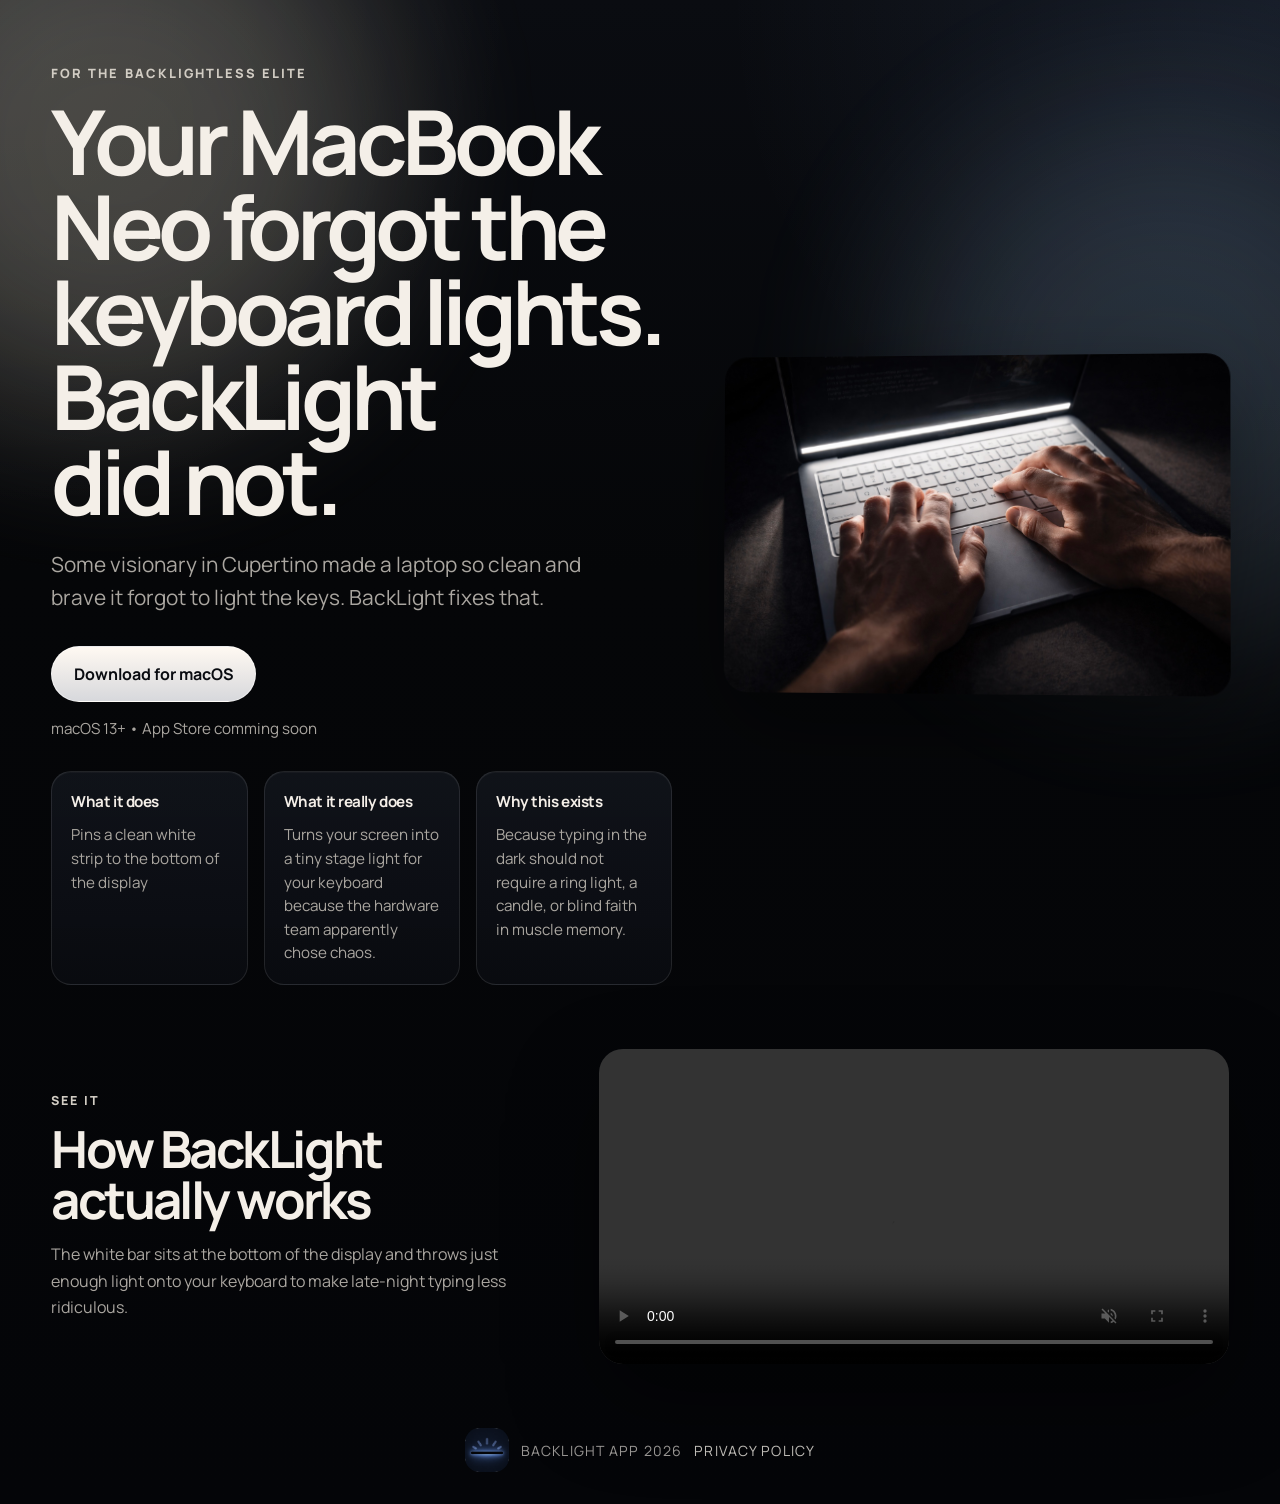
==== index.html @ 157e1e0c "Add privacy policy page" ====
<!doctype html>
<html lang="en">
  <head>
    <meta charset="utf-8" />
    <meta name="viewport" content="width=device-width, initial-scale=1" />
    <title>BackLight</title>
    <meta
      name="description"
      content="BackLight is a macOS utility that throws a white bar onto the bottom of your screen so your keyboard can borrow some light."
    />
    <link rel="preconnect" href="https://fonts.googleapis.com" />
    <link rel="preconnect" href="https://fonts.gstatic.com" crossorigin />
    <link
      href="https://fonts.googleapis.com/css2?family=Manrope:wght@400;500;700;800&display=swap"
      rel="stylesheet"
    />
    <link rel="stylesheet" href="./styles.css" />
  </head>
  <body>
    <div class="page-glow page-glow--left" aria-hidden="true"></div>
    <div class="page-glow page-glow--right" aria-hidden="true"></div>
    <main class="hero">
      <div class="hero__content">
        <p class="eyebrow">for the backlightless elite</p>
        <h1>Your MacBook Neo forgot the keyboard lights. BackLight did not.</h1>
        <p class="lede">
          Some visionary in Cupertino made a laptop so clean and brave it forgot to
          light the keys. BackLight fixes that.
        </p>
        <section class="preview preview--mobile" aria-label="App preview">
          <div class="preview__frame">
            <img
              class="preview__image"
              src="./back-light-hero-2.jpg"
              alt="MacBook Neo with a white bar along the bottom of the display illuminating the keyboard"
            />
          </div>
        </section>
        <div class="actions">
          <a
            class="button button--primary"
            href="https://github.com/ShrimpVision/backLight/releases/download/v1.0.0/BackLight.dmg"
          >
            Download for macOS
          </a>
        </div>
        <p class="meta">macOS 13+ • App Store comming soon</p>
        <div class="notes">
          <article class="note note--one">
            <h2>What it does</h2>
            <p>
              Pins a clean white strip to the bottom of the display 
            </p>
          </article>
          <article class="note note--two">
            <h2>What it really does</h2>
            <p>
              Turns your screen into a tiny stage light for your keyboard because the
              hardware team apparently chose chaos.
            </p>
          </article>
          <article class="note note--three">
            <h2>Why this exists</h2>
            <p>
              Because typing in the dark should not require a ring light, a candle, or
              blind faith in muscle memory.
            </p>
          </article>
        </div>
      </div>
      <section class="preview preview--desktop" aria-label="App preview">
        <div class="preview__frame">
          <img
            class="preview__image"
            src="./back-light-hero-2.jpg"
            alt="MacBook Neo with a white bar along the bottom of the display illuminating the keyboard"
          />
        </div>
      </section>
    </main>
    <section class="demo" aria-labelledby="demo-title">
      <div class="demo__content">
        <p class="demo__eyebrow">See it</p>
        <h2 id="demo-title">How BackLight actually works</h2>
        <p class="demo__text">
          The white bar sits at the bottom of the display and throws just enough light
          onto your keyboard to make late-night typing less ridiculous.
        </p>
      </div>
      <div class="demo__video-wrap">
        <video
          class="demo__video"
          src="./backlight-how-it-works-video-comp.mp4"
          autoplay
          muted
          loop
          playsinline
          controls
        ></video>
      </div>
    </section>
    <footer class="footer">
      <img class="footer__icon" src="./icon_128x128.png" alt="BackLight app icon" />
      <p>BackLight app 2026</p>
      <a class="footer__link" href="./privacy.html">Privacy Policy</a>
    </footer>
  </body>
</html>
---- styles.css ----
:root {
  --bg: #050608;
  --bg-deep: #090b10;
  --surface: rgba(15, 18, 24, 0.72);
  --surface-strong: rgba(22, 25, 33, 0.92);
  --text: #f4efe8;
  --muted: #aaa6a0;
  --line: rgba(255, 255, 255, 0.1);
  --primary: #f6f3ee;
  --primary-contrast: #090b10;
  --secondary: rgba(17, 19, 25, 0.88);
  --shadow: 0 36px 90px rgba(0, 0, 0, 0.45);
  --glow: rgba(255, 247, 222, 0.24);
  --glow-strong: rgba(179, 214, 255, 0.18);
}

* {
  box-sizing: border-box;
}

html,
body {
  margin: 0;
  min-height: 100%;
}

body {
  position: relative;
  overflow-x: hidden;
  font-family: "Manrope", sans-serif;
  color: var(--text);
  background:
    radial-gradient(circle at top left, rgba(255, 248, 226, 0.08), transparent 26%),
    radial-gradient(circle at top right, rgba(146, 188, 255, 0.1), transparent 28%),
    linear-gradient(180deg, #0a0c11 0%, var(--bg) 38%, #040508 100%);
}

.page-glow {
  position: fixed;
  width: 34rem;
  height: 34rem;
  border-radius: 50%;
  filter: blur(90px);
  opacity: 0.9;
  pointer-events: none;
  z-index: 0;
  animation: glowFloat 12s ease-in-out infinite;
}

.page-glow--left {
  left: -10rem;
  top: -8rem;
  background: var(--glow);
}

.page-glow--right {
  right: -10rem;
  top: 7rem;
  background: var(--glow-strong);
  animation-delay: -4s;
}

.hero {
  position: relative;
  z-index: 1;
  min-height: 100vh;
  display: grid;
  gap: 3rem;
  align-items: center;
  grid-template-columns: minmax(0, 1.1fr) minmax(320px, 0.9fr);
  padding: 4rem clamp(1.25rem, 4vw, 4rem);
}

.hero__content {
  max-width: 42rem;
}

.eyebrow {
  margin: 0 0 1rem;
  font-size: 0.8rem;
  font-weight: 800;
  letter-spacing: 0.16em;
  text-transform: uppercase;
  color: #d2cdc4;
  opacity: 0;
  transform: translateY(14px);
  animation: fadeRise 720ms ease forwards;
}

h1 {
  margin: 0;
  font-size: clamp(3rem, 7vw, 5.8rem);
  line-height: 0.95;
  letter-spacing: -0.06em;
  text-wrap: balance;
  opacity: 0;
  transform: translateY(22px);
  animation: fadeRise 900ms cubic-bezier(0.2, 0.9, 0.2, 1) 120ms forwards;
}

.lede {
  max-width: 36rem;
  margin: 1.5rem 0 0;
  font-size: clamp(1.05rem, 2vw, 1.3rem);
  line-height: 1.6;
  color: var(--muted);
  opacity: 0;
  transform: translateY(18px);
  animation: fadeRise 850ms ease 220ms forwards;
}

.notes {
  display: grid;
  gap: 1rem;
  grid-template-columns: repeat(3, minmax(0, 1fr));
  margin-top: 2rem;
}

.note {
  padding: 1.2rem;
  border: 1px solid rgba(255, 255, 255, 0.1);
  border-radius: 1.25rem;
  background: linear-gradient(180deg, rgba(19, 22, 29, 0.82) 0%, rgba(10, 12, 17, 0.9) 100%);
  box-shadow: inset 0 1px 0 rgba(255, 255, 255, 0.03);
  opacity: 0;
  transform: translateY(20px);
  animation: fadeRise 760ms ease forwards;
}

.note h2 {
  margin: 0;
  font-size: 0.95rem;
  letter-spacing: -0.03em;
}

.note p {
  margin: 0.7rem 0 0;
  color: var(--muted);
  line-height: 1.55;
  font-size: 0.95rem;
}

.actions {
  display: flex;
  flex-wrap: wrap;
  gap: 1rem;
  margin-top: 2rem;
  opacity: 0;
  transform: translateY(18px);
  animation: fadeRise 850ms ease 320ms forwards;
}

.button {
  display: inline-flex;
  align-items: center;
  justify-content: center;
  min-height: 3.5rem;
  padding: 0.95rem 1.35rem;
  border: 1px solid var(--line);
  border-radius: 999px;
  text-decoration: none;
  font-weight: 700;
  color: var(--text);
  transition:
    transform 180ms ease,
    box-shadow 180ms ease,
    background-color 180ms ease,
    border-color 180ms ease;
}

.button:hover {
  transform: translateY(-2px);
  box-shadow: 0 20px 40px rgba(0, 0, 0, 0.32);
}

.button--primary {
  color: var(--primary-contrast);
  background: linear-gradient(180deg, #fff9f2 0%, #d7d8dc 100%);
  border-color: rgba(255, 255, 255, 0.5);
}

.button--secondary {
  background: rgba(15, 18, 24, 0.78);
}

.button--secondary:hover {
  border-color: rgba(255, 255, 255, 0.24);
}

.button[aria-disabled="true"] {
  opacity: 0.82;
  pointer-events: none;
}

.meta {
  margin: 1rem 0 0;
  color: var(--muted);
  font-size: 0.95rem;
  opacity: 0;
  transform: translateY(18px);
  animation: fadeRise 850ms ease 420ms forwards;
}

.preview {
  display: flex;
  justify-content: center;
}

.preview--mobile {
  display: none;
  margin-top: 2.75rem;
}

.preview__frame {
  position: relative;
  width: min(100%, 35rem);
  padding: 0;
  border: 0;
  border-radius: 1.5rem;
  background: transparent;
  backdrop-filter: none;
  box-shadow: var(--shadow);
  opacity: 0;
  transform: perspective(1600px) rotateY(-11deg) rotateX(3deg) translateY(24px) scale(0.97);
  animation: heroReveal 1.15s cubic-bezier(0.2, 0.9, 0.2, 1) 180ms forwards;
}

.preview__image {
  display: block;
  width: 100%;
  height: auto;
  border-radius: 1.5rem;
}

.demo {
  position: relative;
  z-index: 1;
  display: grid;
  gap: 2rem;
  grid-template-columns: minmax(0, 0.9fr) minmax(0, 1.1fr);
  align-items: center;
  padding: 0 clamp(1.25rem, 4vw, 4rem) 4rem;
}

.demo__content {
  max-width: 30rem;
}

.demo__eyebrow {
  margin: 0 0 0.85rem;
  font-size: 0.78rem;
  font-weight: 800;
  letter-spacing: 0.16em;
  text-transform: uppercase;
  color: #d2cdc4;
}

.demo h2 {
  margin: 0;
  font-size: clamp(1.9rem, 4vw, 3.2rem);
  line-height: 1;
  letter-spacing: -0.05em;
}

.demo__text {
  margin: 1rem 0 0;
  color: var(--muted);
  font-size: 1rem;
  line-height: 1.65;
}

.demo__video-wrap {
  border-radius: 1.5rem;
  overflow: hidden;
  box-shadow: var(--shadow);
  background: rgba(10, 12, 17, 0.88);
}

.demo__video {
  display: block;
  width: 100%;
  height: auto;
}

.footer {
  position: relative;
  z-index: 1;
  display: flex;
  align-items: center;
  justify-content: center;
  gap: 0.75rem;
  padding: 0 1.5rem 2rem;
}

.footer__icon {
  width: 44px;
  height: 44px;
  display: block;
  border-radius: 0.9rem;
}

.footer p {
  margin: 0;
  color: rgba(244, 239, 232, 0.62);
  font-size: 0.88rem;
  letter-spacing: 0.08em;
  text-transform: uppercase;
}

.footer__link {
  color: rgba(244, 239, 232, 0.78);
  font-size: 0.88rem;
  letter-spacing: 0.08em;
  text-transform: uppercase;
  text-decoration: none;
  transition: opacity 180ms ease;
}

.footer__link:hover {
  opacity: 0.8;
}

.policy {
  position: relative;
  z-index: 1;
  max-width: 52rem;
  margin: 0 auto;
  padding: 4rem 1.5rem 5rem;
}

.policy__back {
  display: inline-block;
  margin-bottom: 1.5rem;
  color: rgba(244, 239, 232, 0.78);
  text-decoration: none;
}

.policy__eyebrow {
  margin: 0 0 1rem;
  font-size: 0.8rem;
  font-weight: 800;
  letter-spacing: 0.16em;
  text-transform: uppercase;
  color: #d2cdc4;
}

.policy h1 {
  margin: 0;
  font-size: clamp(2.5rem, 6vw, 4.25rem);
  line-height: 0.96;
  letter-spacing: -0.05em;
  opacity: 1;
  transform: none;
  animation: none;
}

.policy__updated {
  margin: 1rem 0 0;
  color: var(--muted);
}

.policy__section {
  margin-top: 2rem;
  padding: 1.4rem 1.5rem;
  border: 1px solid rgba(255, 255, 255, 0.1);
  border-radius: 1.25rem;
  background: linear-gradient(180deg, rgba(19, 22, 29, 0.82) 0%, rgba(10, 12, 17, 0.9) 100%);
}

.policy__section h2 {
  margin: 0 0 0.8rem;
  font-size: 1.1rem;
  letter-spacing: -0.03em;
}

.policy__section p {
  margin: 0;
  color: var(--muted);
  line-height: 1.65;
}

.note--one {
  animation-delay: 460ms;
}

.note--two {
  animation-delay: 540ms;
}

.note--three {
  animation-delay: 620ms;
}

@keyframes fadeRise {
  from {
    opacity: 0;
    transform: translateY(18px);
  }

  to {
    opacity: 1;
    transform: translateY(0);
  }
}

@keyframes heroReveal {
  from {
    opacity: 0;
    transform: perspective(1600px) rotateY(-11deg) rotateX(3deg) translateY(24px) scale(0.97);
  }

  65% {
    opacity: 1;
  }

  to {
    opacity: 1;
    transform: perspective(1600px) rotateY(-5deg) rotateX(1deg) translateY(0) scale(1);
  }
}

@keyframes glowFloat {
  0%,
  100% {
    transform: translate3d(0, 0, 0);
  }

  50% {
    transform: translate3d(0, 30px, 0);
  }
}

@media (prefers-reduced-motion: reduce) {
  .page-glow,
  .eyebrow,
  h1,
  .lede,
  .actions,
  .meta,
  .note,
  .preview__frame {
    animation: none;
    opacity: 1;
    transform: none;
  }
}

@media (max-width: 900px) {
  .hero {
    grid-template-columns: 1fr;
    padding-top: 2.5rem;
  }

  .hero__content {
    max-width: none;
  }

  .notes {
    grid-template-columns: 1fr;
  }

  .preview--desktop {
    display: none;
  }

  .preview--mobile {
    display: flex;
    margin-bottom: 0.5rem;
  }

  .preview__frame {
    transform: none;
    animation: fadeRise 900ms ease 180ms forwards;
  }

  .demo {
    grid-template-columns: 1fr;
    padding-bottom: 3rem;
  }

  .footer {
    flex-wrap: wrap;
  }
}
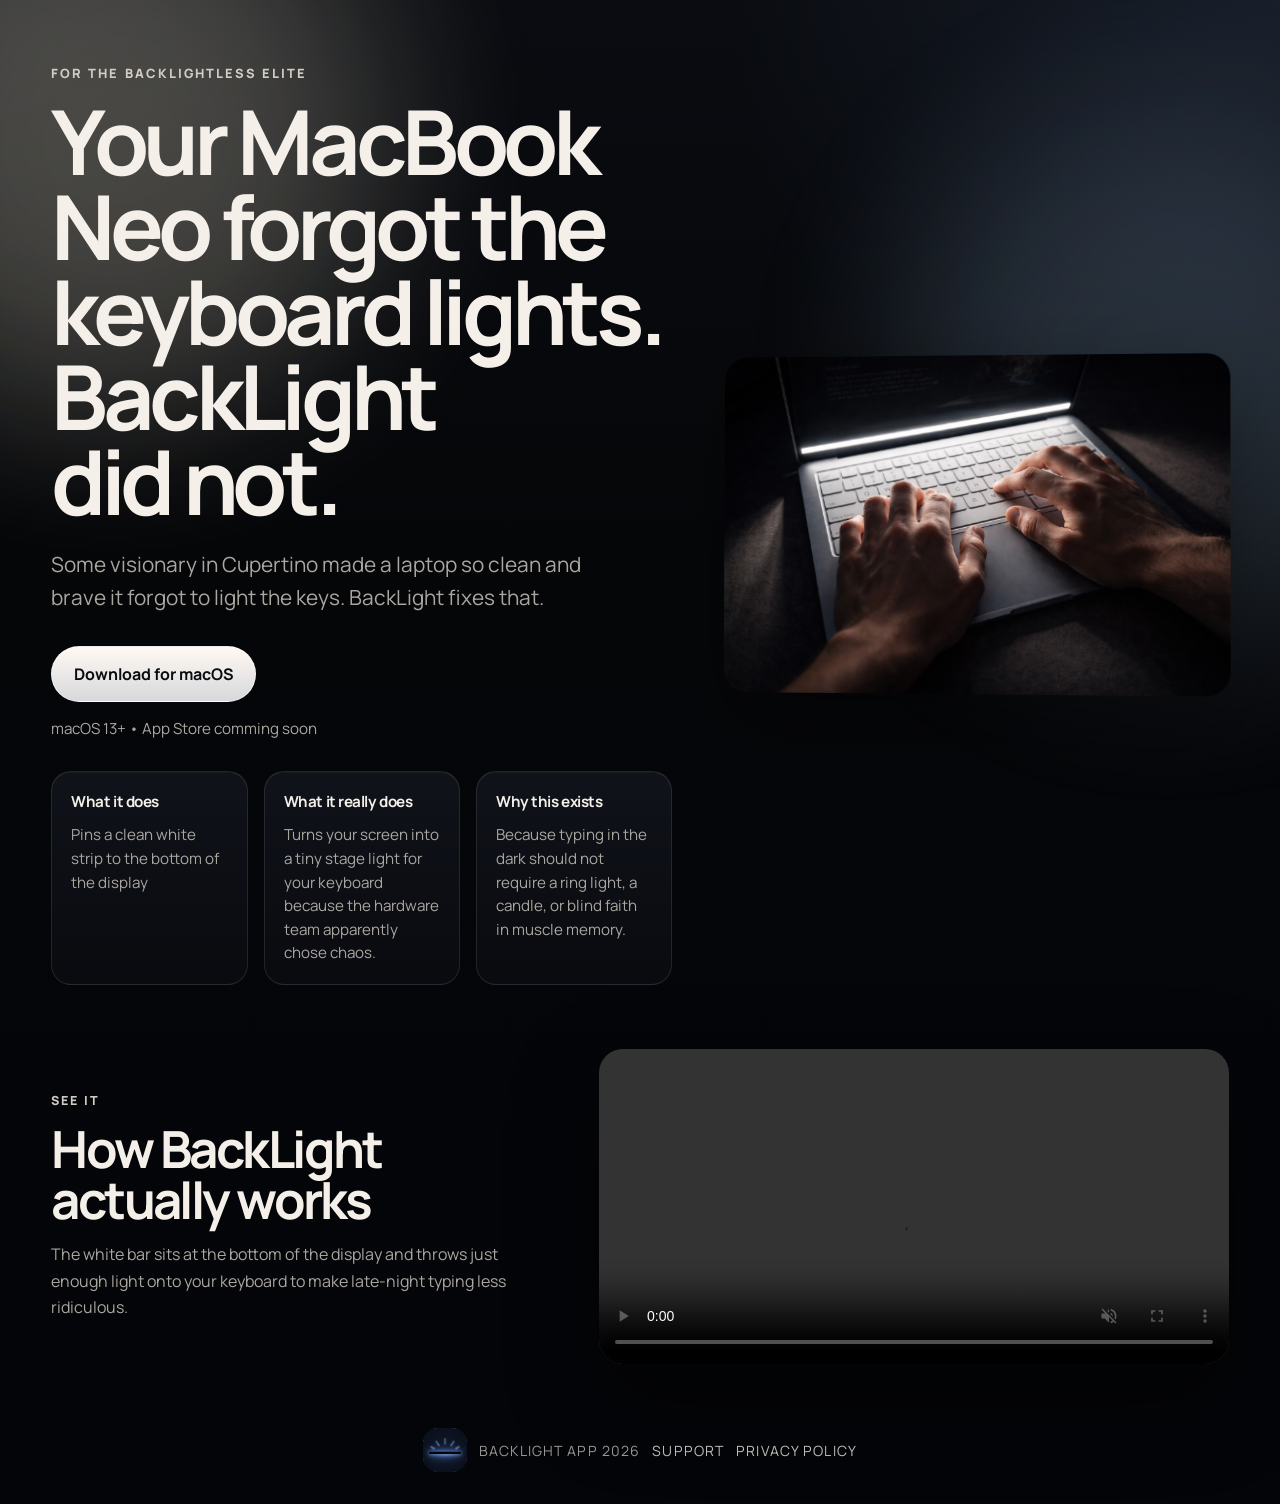
==== commit 101586a4: "Add support link to footer" ====
--- a/index.html
+++ b/index.html
@@ -102,6 +102,7 @@
     <footer class="footer">
       <img class="footer__icon" src="./icon_128x128.png" alt="BackLight app icon" />
       <p>BackLight app 2026</p>
+      <a class="footer__link" href="https://x.com/BackLight_app" target="_blank" rel="noreferrer">Support</a>
       <a class="footer__link" href="./privacy.html">Privacy Policy</a>
     </footer>
   </body>
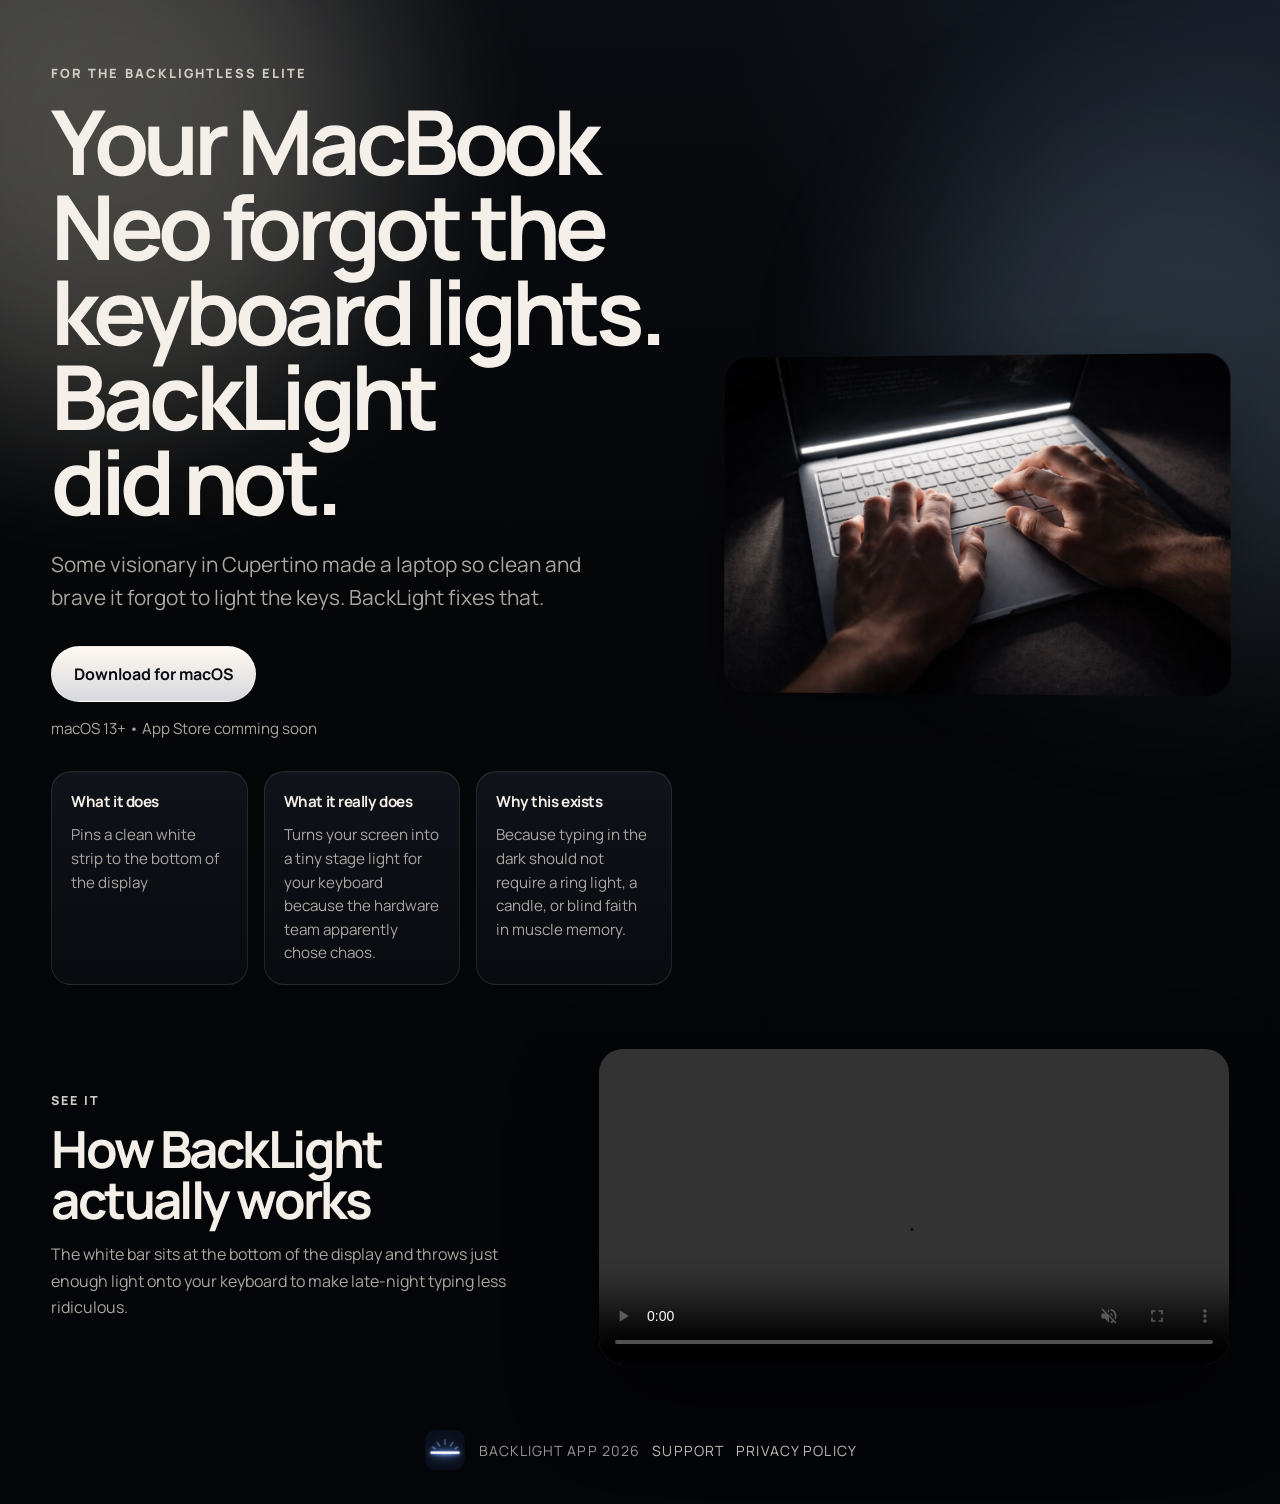
==== commit f1b411c4: "Add favicon" ====
--- a/index.html
+++ b/index.html
@@ -8,6 +8,7 @@
       name="description"
       content="BackLight is a macOS utility that throws a white bar onto the bottom of your screen so your keyboard can borrow some light."
     />
+    <link rel="icon" type="image/png" href="./icon_128x128.png" />
     <link rel="preconnect" href="https://fonts.googleapis.com" />
     <link rel="preconnect" href="https://fonts.gstatic.com" crossorigin />
     <link
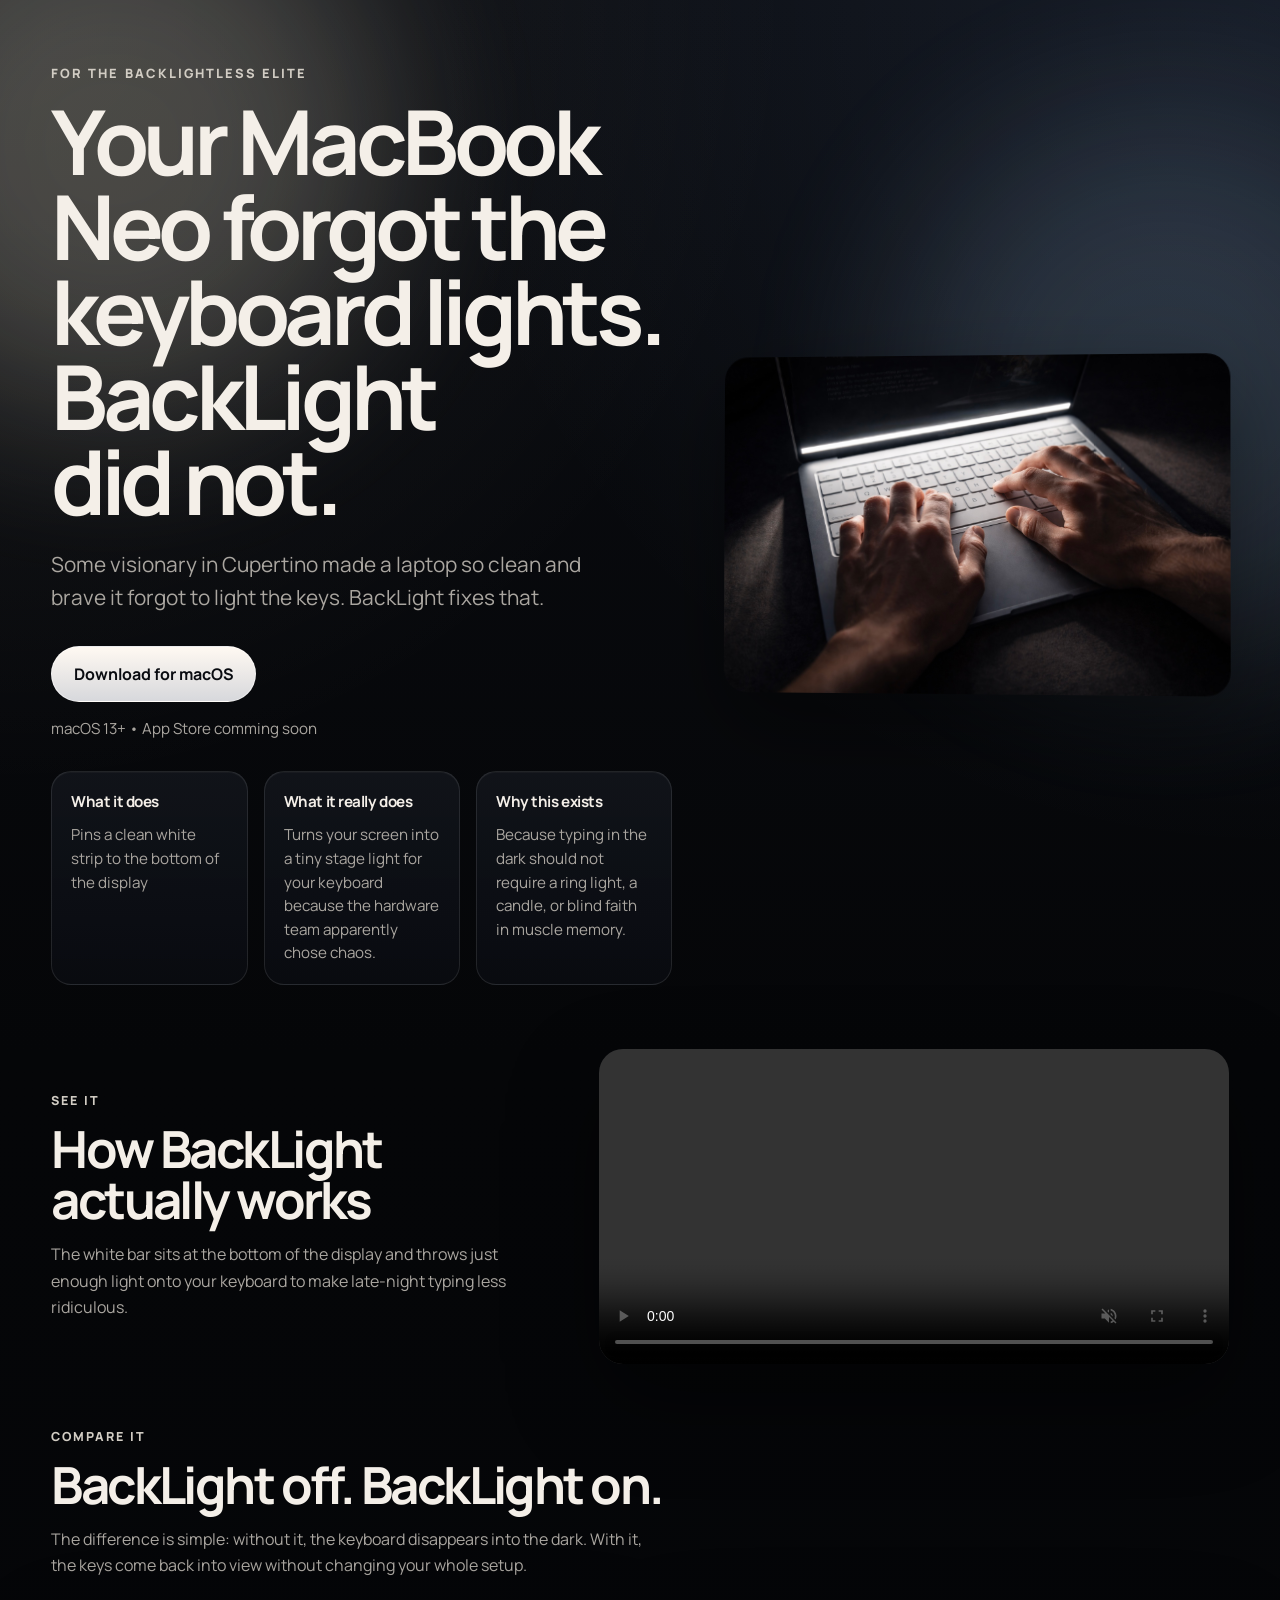
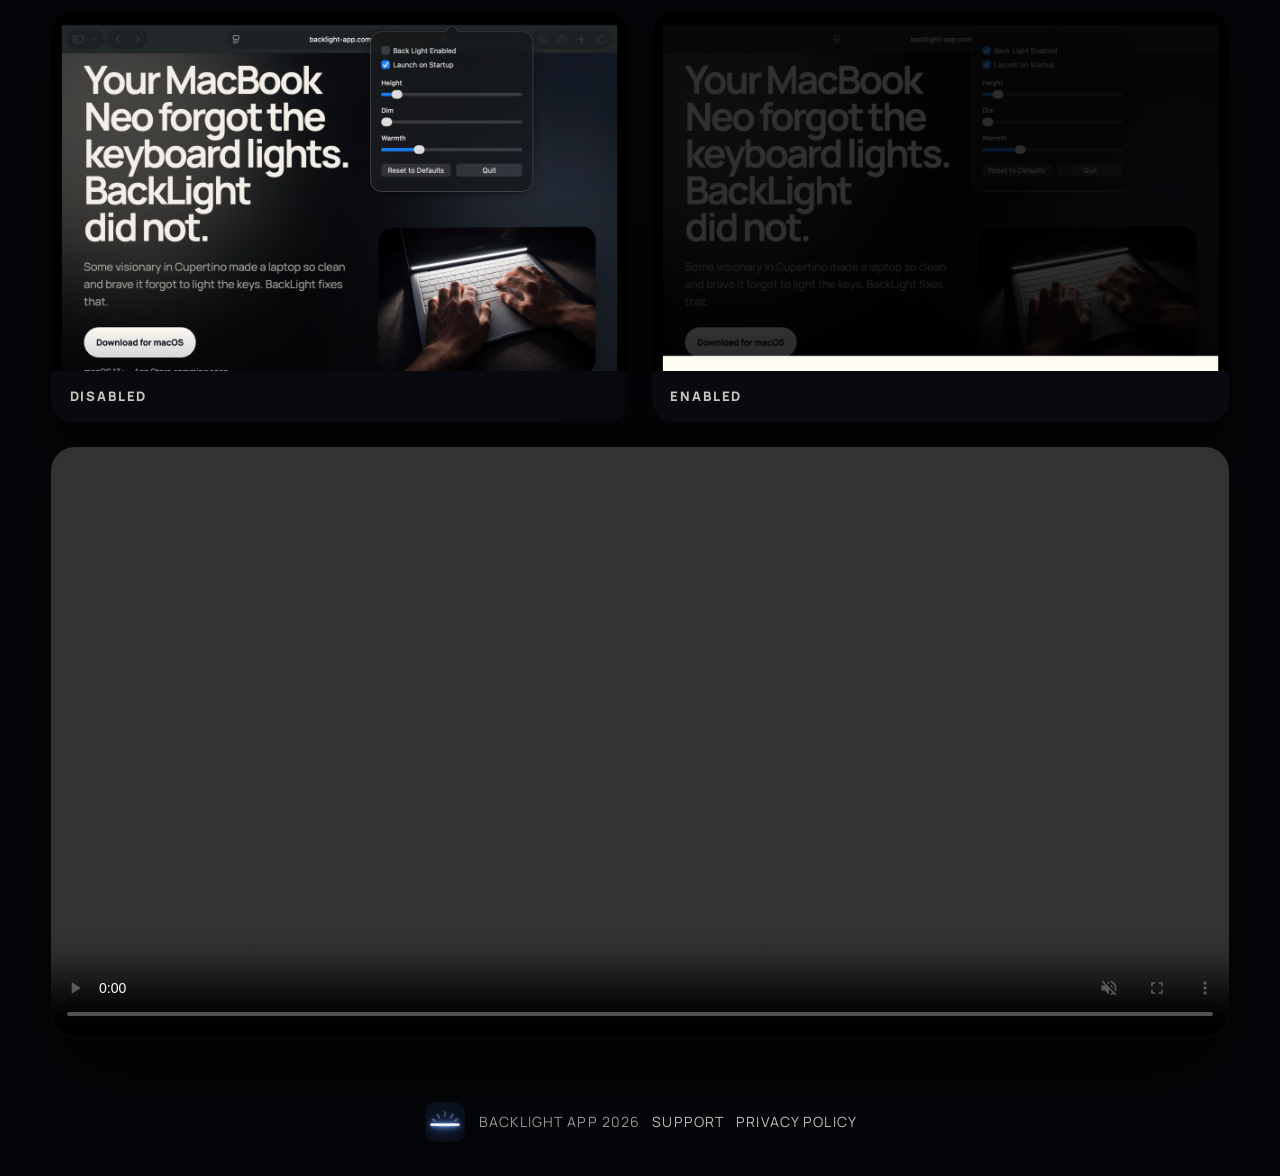
==== commit b0cce382: "Add preview comparison section" ====
--- a/index.html
+++ b/index.html
@@ -100,6 +100,45 @@
         ></video>
       </div>
     </section>
+    <section class="comparison" aria-labelledby="comparison-title">
+      <div class="comparison__content">
+        <p class="comparison__eyebrow">Compare it</p>
+        <h2 id="comparison-title">BackLight off. BackLight on.</h2>
+        <p class="comparison__text">
+          The difference is simple: without it, the keyboard disappears into the dark.
+          With it, the keys come back into view without changing your whole setup.
+        </p>
+      </div>
+      <div class="comparison__grid">
+        <figure class="comparison__card">
+          <img
+            class="comparison__image"
+            src="./BackLight_preview_disabled.png"
+            alt="BackLight disabled with the page and keyboard much darker"
+          />
+          <figcaption>Disabled</figcaption>
+        </figure>
+        <figure class="comparison__card">
+          <img
+            class="comparison__image"
+            src="./BackLight_preview_enabled.png"
+            alt="BackLight enabled with the keyboard illuminated by the white light bar"
+          />
+          <figcaption>Enabled</figcaption>
+        </figure>
+      </div>
+      <div class="comparison__video-wrap">
+        <video
+          class="comparison__video"
+          src="./backLight_preview_1_crop.mp4"
+          autoplay
+          muted
+          loop
+          playsinline
+          controls
+        ></video>
+      </div>
+    </section>
     <footer class="footer">
       <img class="footer__icon" src="./icon_128x128.png" alt="BackLight app icon" />
       <p>BackLight app 2026</p>
--- a/styles.css
+++ b/styles.css
@@ -282,6 +282,84 @@
   height: auto;
 }
 
+.comparison {
+  position: relative;
+  z-index: 1;
+  padding: 0 clamp(1.25rem, 4vw, 4rem) 4rem;
+}
+
+.comparison__content {
+  max-width: 42rem;
+  margin-bottom: 2rem;
+}
+
+.comparison__eyebrow {
+  margin: 0 0 0.85rem;
+  font-size: 0.78rem;
+  font-weight: 800;
+  letter-spacing: 0.16em;
+  text-transform: uppercase;
+  color: #d2cdc4;
+}
+
+.comparison h2 {
+  margin: 0;
+  font-size: clamp(1.9rem, 4vw, 3.2rem);
+  line-height: 1;
+  letter-spacing: -0.05em;
+}
+
+.comparison__text {
+  max-width: 38rem;
+  margin: 1rem 0 0;
+  color: var(--muted);
+  font-size: 1rem;
+  line-height: 1.65;
+}
+
+.comparison__grid {
+  display: grid;
+  gap: 1.5rem;
+  grid-template-columns: repeat(2, minmax(0, 1fr));
+}
+
+.comparison__card {
+  margin: 0;
+  border-radius: 1.5rem;
+  overflow: hidden;
+  background: rgba(10, 12, 17, 0.88);
+  box-shadow: var(--shadow);
+}
+
+.comparison__image {
+  display: block;
+  width: 100%;
+  height: auto;
+}
+
+.comparison__card figcaption {
+  padding: 1rem 1.15rem 1.1rem;
+  color: rgba(244, 239, 232, 0.82);
+  font-size: 0.82rem;
+  font-weight: 800;
+  letter-spacing: 0.14em;
+  text-transform: uppercase;
+}
+
+.comparison__video-wrap {
+  margin-top: 1.5rem;
+  border-radius: 1.5rem;
+  overflow: hidden;
+  box-shadow: var(--shadow);
+  background: rgba(10, 12, 17, 0.88);
+}
+
+.comparison__video {
+  display: block;
+  width: 100%;
+  height: auto;
+}
+
 .footer {
   position: relative;
   z-index: 1;
@@ -478,6 +556,14 @@
     padding-bottom: 3rem;
   }
 
+  .comparison {
+    padding-bottom: 3rem;
+  }
+
+  .comparison__grid {
+    grid-template-columns: 1fr;
+  }
+
   .footer {
     flex-wrap: wrap;
   }
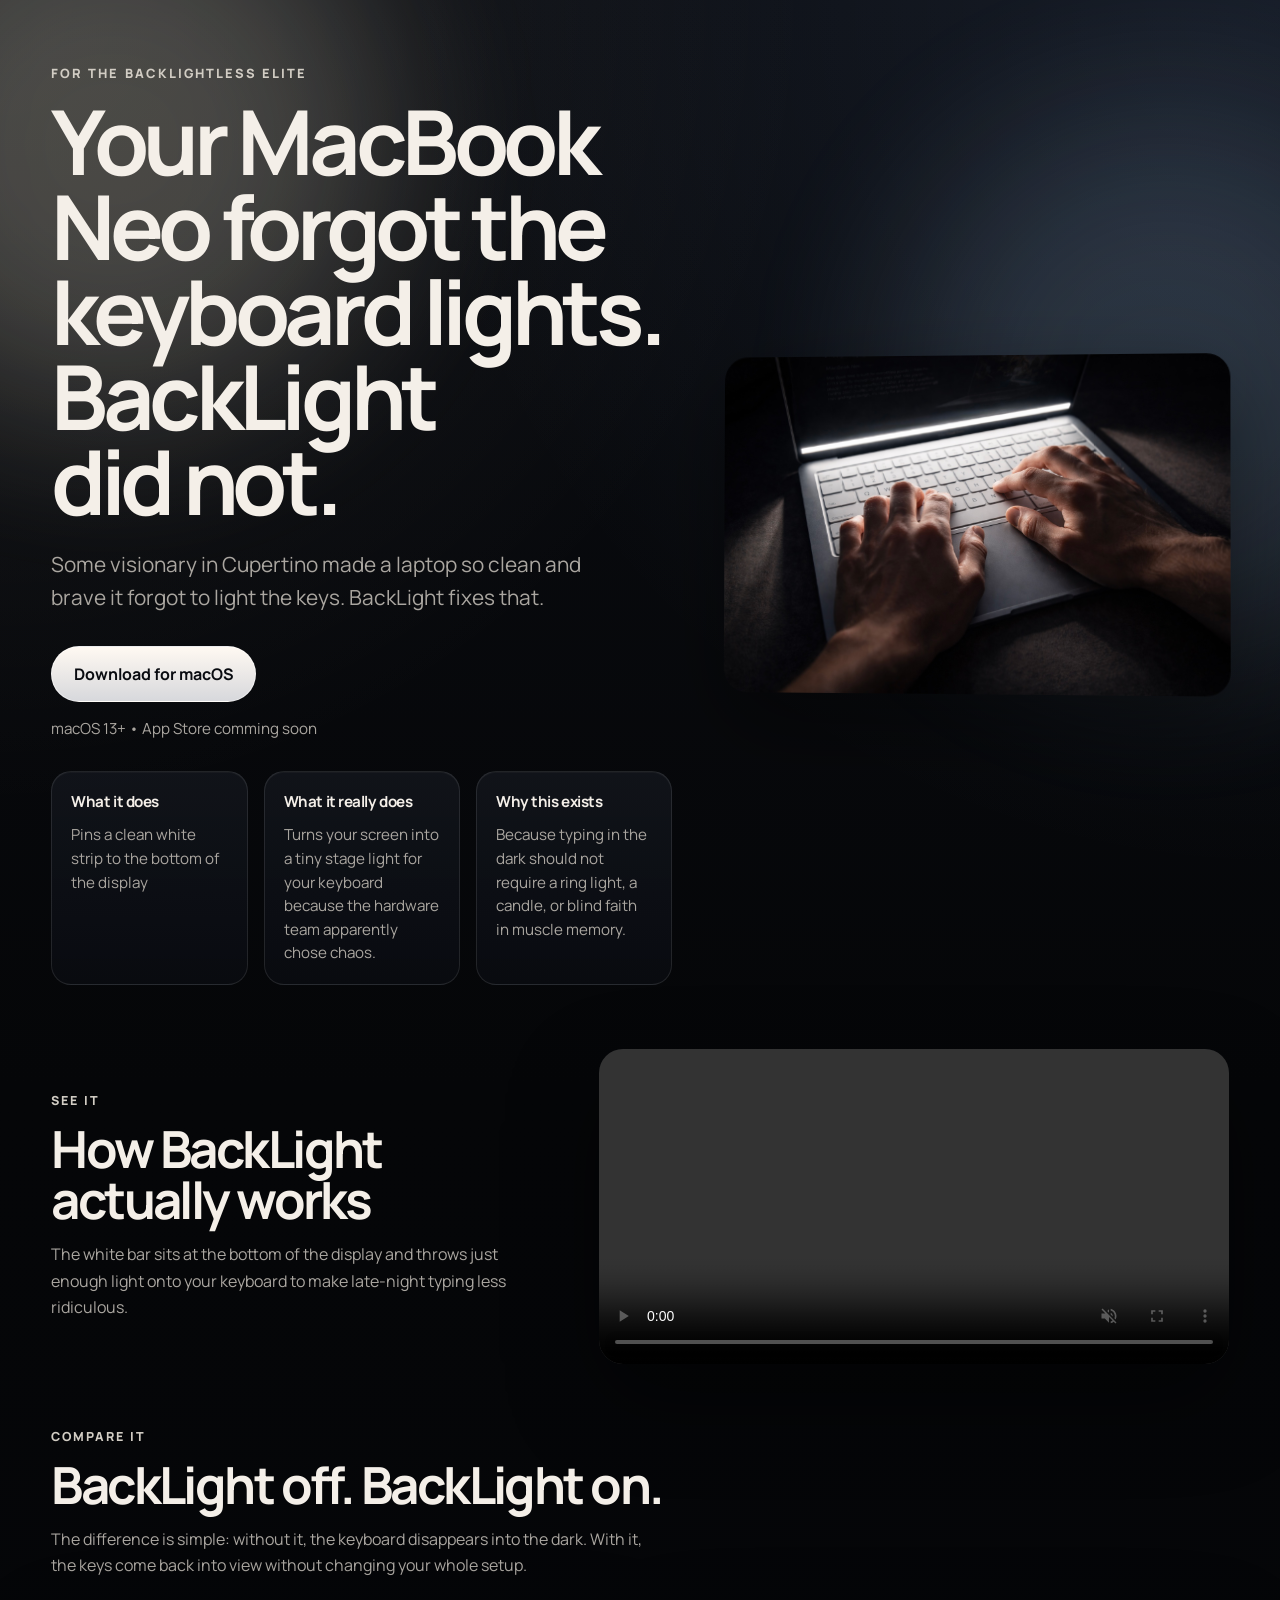
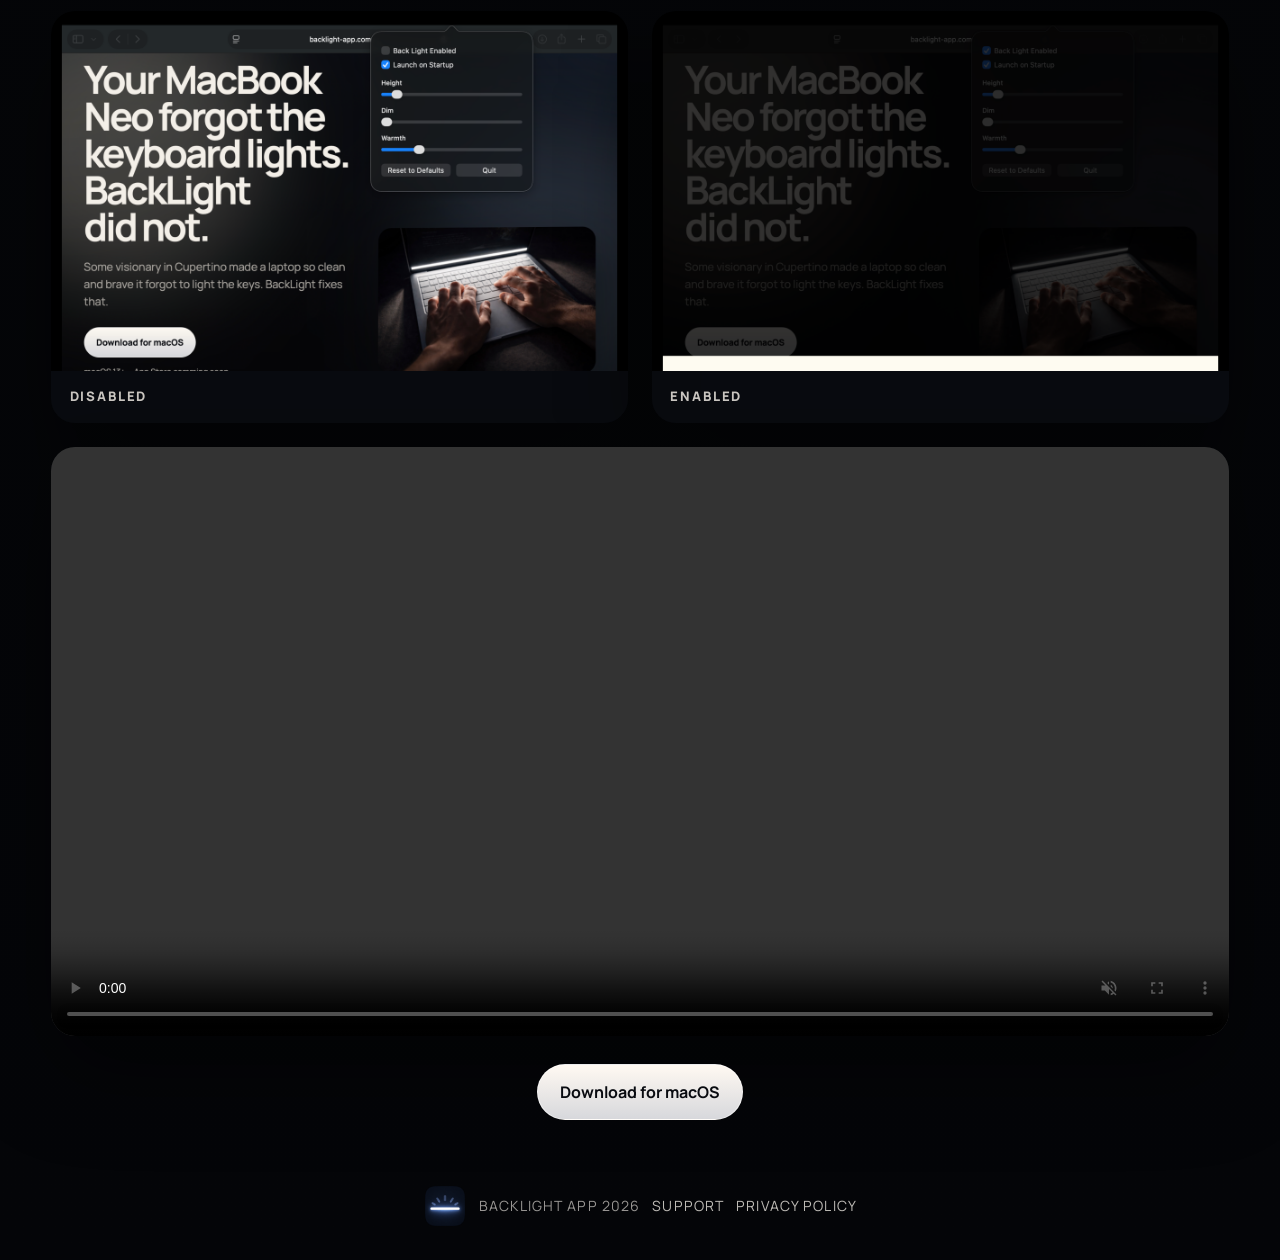
==== commit 3e612163: "Add bottom download CTA" ====
--- a/index.html
+++ b/index.html
@@ -138,6 +138,14 @@
           controls
         ></video>
       </div>
+      <div class="comparison__actions">
+        <a
+          class="button button--primary"
+          href="https://github.com/ShrimpVision/backLight/releases/download/v1.0.0/BackLight.dmg"
+        >
+          Download for macOS
+        </a>
+      </div>
     </section>
     <footer class="footer">
       <img class="footer__icon" src="./icon_128x128.png" alt="BackLight app icon" />
--- a/styles.css
+++ b/styles.css
@@ -360,6 +360,12 @@
   height: auto;
 }
 
+.comparison__actions {
+  display: flex;
+  justify-content: center;
+  margin-top: 1.75rem;
+}
+
 .footer {
   position: relative;
   z-index: 1;
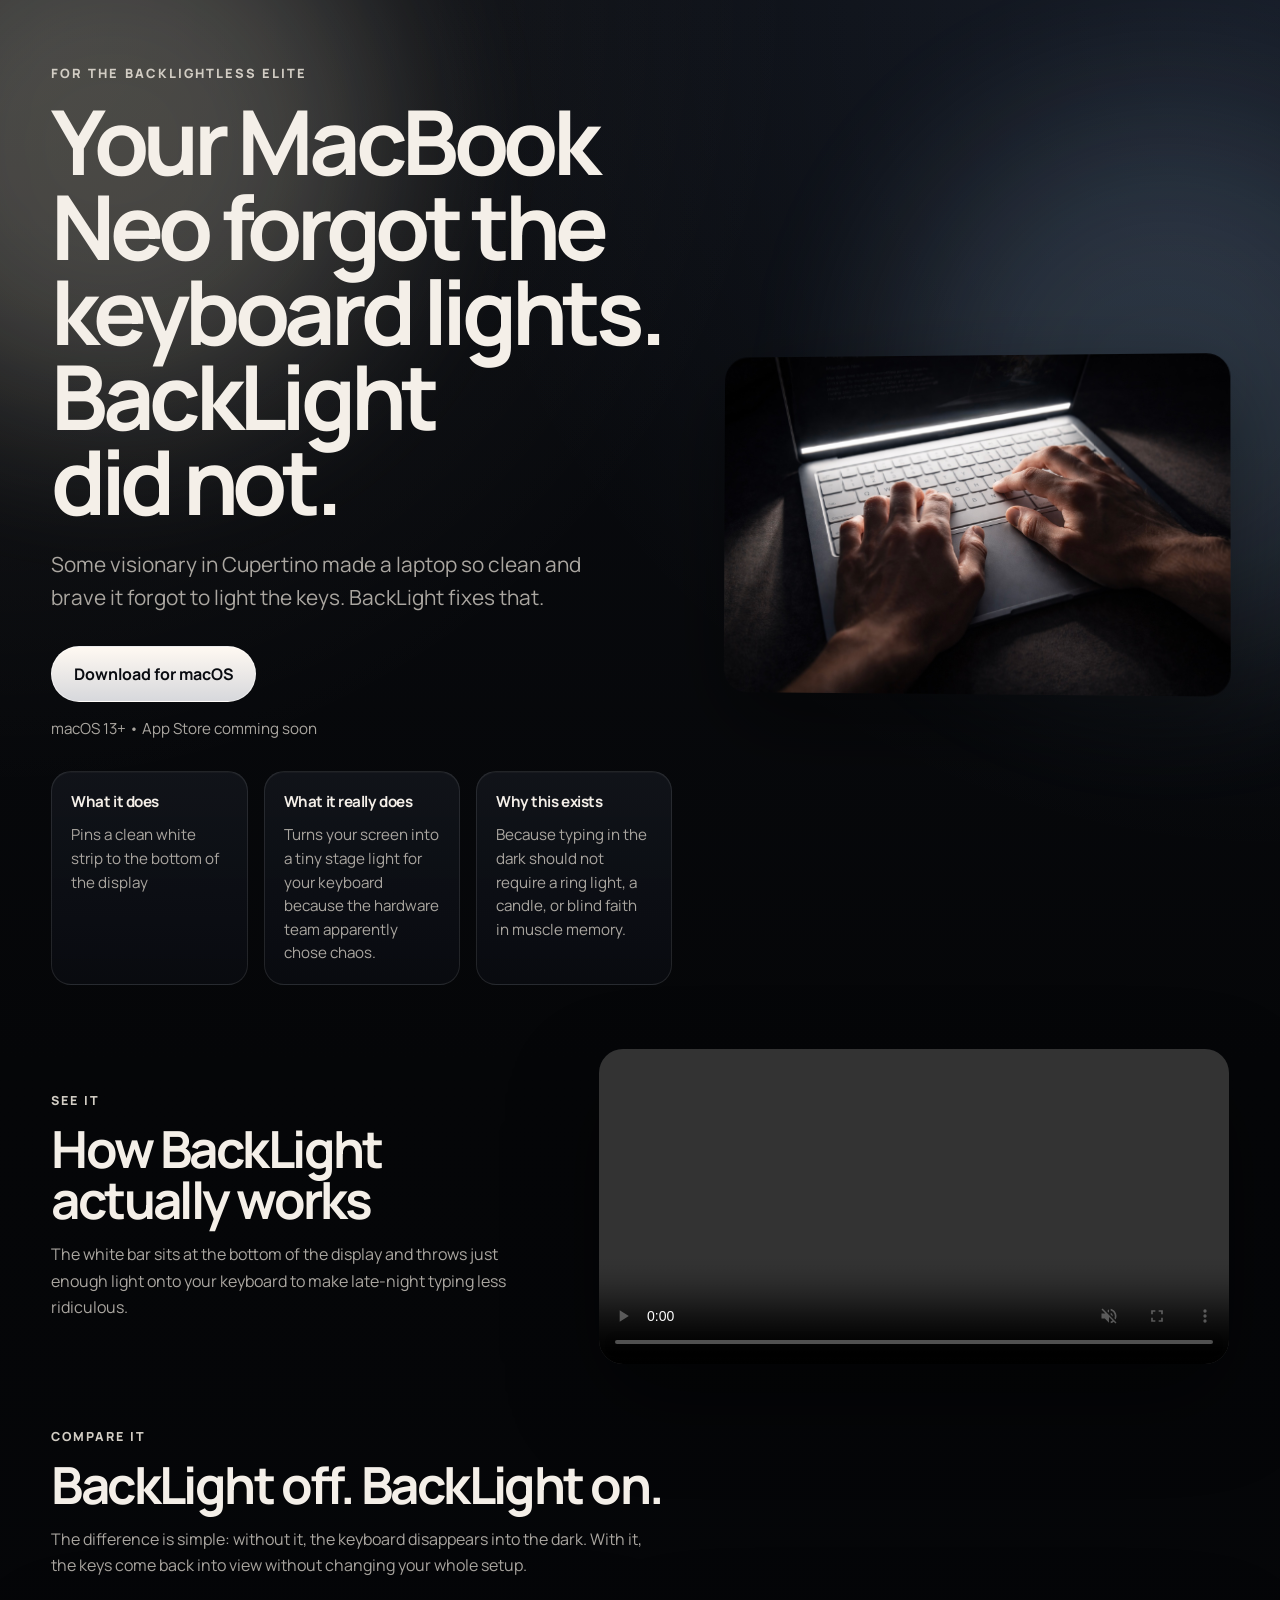
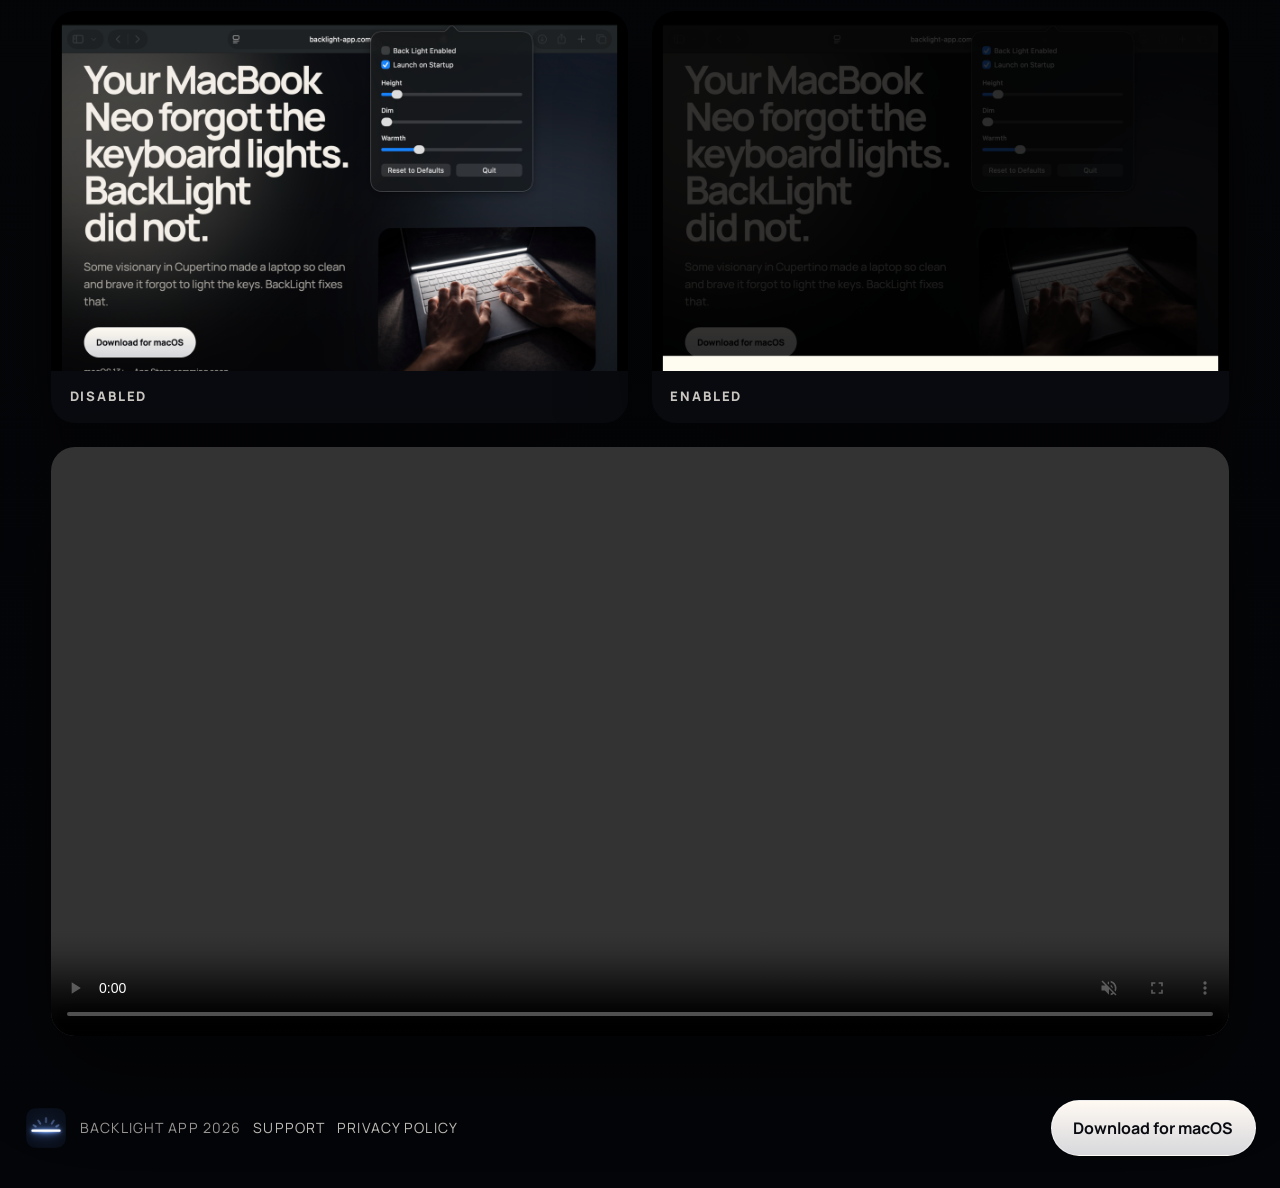
==== commit 5601cbb1: "Move download CTA into footer" ====
--- a/index.html
+++ b/index.html
@@ -138,20 +138,20 @@
           controls
         ></video>
       </div>
-      <div class="comparison__actions">
-        <a
-          class="button button--primary"
-          href="https://github.com/ShrimpVision/backLight/releases/download/v1.0.0/BackLight.dmg"
-        >
-          Download for macOS
-        </a>
-      </div>
     </section>
     <footer class="footer">
-      <img class="footer__icon" src="./icon_128x128.png" alt="BackLight app icon" />
-      <p>BackLight app 2026</p>
-      <a class="footer__link" href="https://x.com/BackLight_app" target="_blank" rel="noreferrer">Support</a>
-      <a class="footer__link" href="./privacy.html">Privacy Policy</a>
+      <div class="footer__left">
+        <img class="footer__icon" src="./icon_128x128.png" alt="BackLight app icon" />
+        <p>BackLight app 2026</p>
+        <a class="footer__link" href="https://x.com/BackLight_app" target="_blank" rel="noreferrer">Support</a>
+        <a class="footer__link" href="./privacy.html">Privacy Policy</a>
+      </div>
+      <a
+        class="button button--primary footer__button"
+        href="https://github.com/ShrimpVision/backLight/releases/download/v1.0.0/BackLight.dmg"
+      >
+        Download for macOS
+      </a>
     </footer>
   </body>
 </html>
--- a/styles.css
+++ b/styles.css
@@ -360,20 +360,21 @@
   height: auto;
 }
 
-.comparison__actions {
-  display: flex;
-  justify-content: center;
-  margin-top: 1.75rem;
-}
-
 .footer {
   position: relative;
   z-index: 1;
   display: flex;
   align-items: center;
-  justify-content: center;
+  justify-content: space-between;
+  gap: 1.25rem;
+  padding: 0 1.5rem 2rem;
+}
+
+.footer__left {
+  display: flex;
+  align-items: center;
   gap: 0.75rem;
-  padding: 0 1.5rem 2rem;
+  flex-wrap: wrap;
 }
 
 .footer__icon {
@@ -402,6 +403,10 @@
 
 .footer__link:hover {
   opacity: 0.8;
+}
+
+.footer__button {
+  flex: 0 0 auto;
 }
 
 .policy {
@@ -571,6 +576,15 @@
   }
 
   .footer {
-    flex-wrap: wrap;
-  }
-}
+    flex-direction: column;
+    align-items: flex-start;
+  }
+
+  .footer__left {
+    width: 100%;
+  }
+
+  .footer__button {
+    width: 100%;
+  }
+}
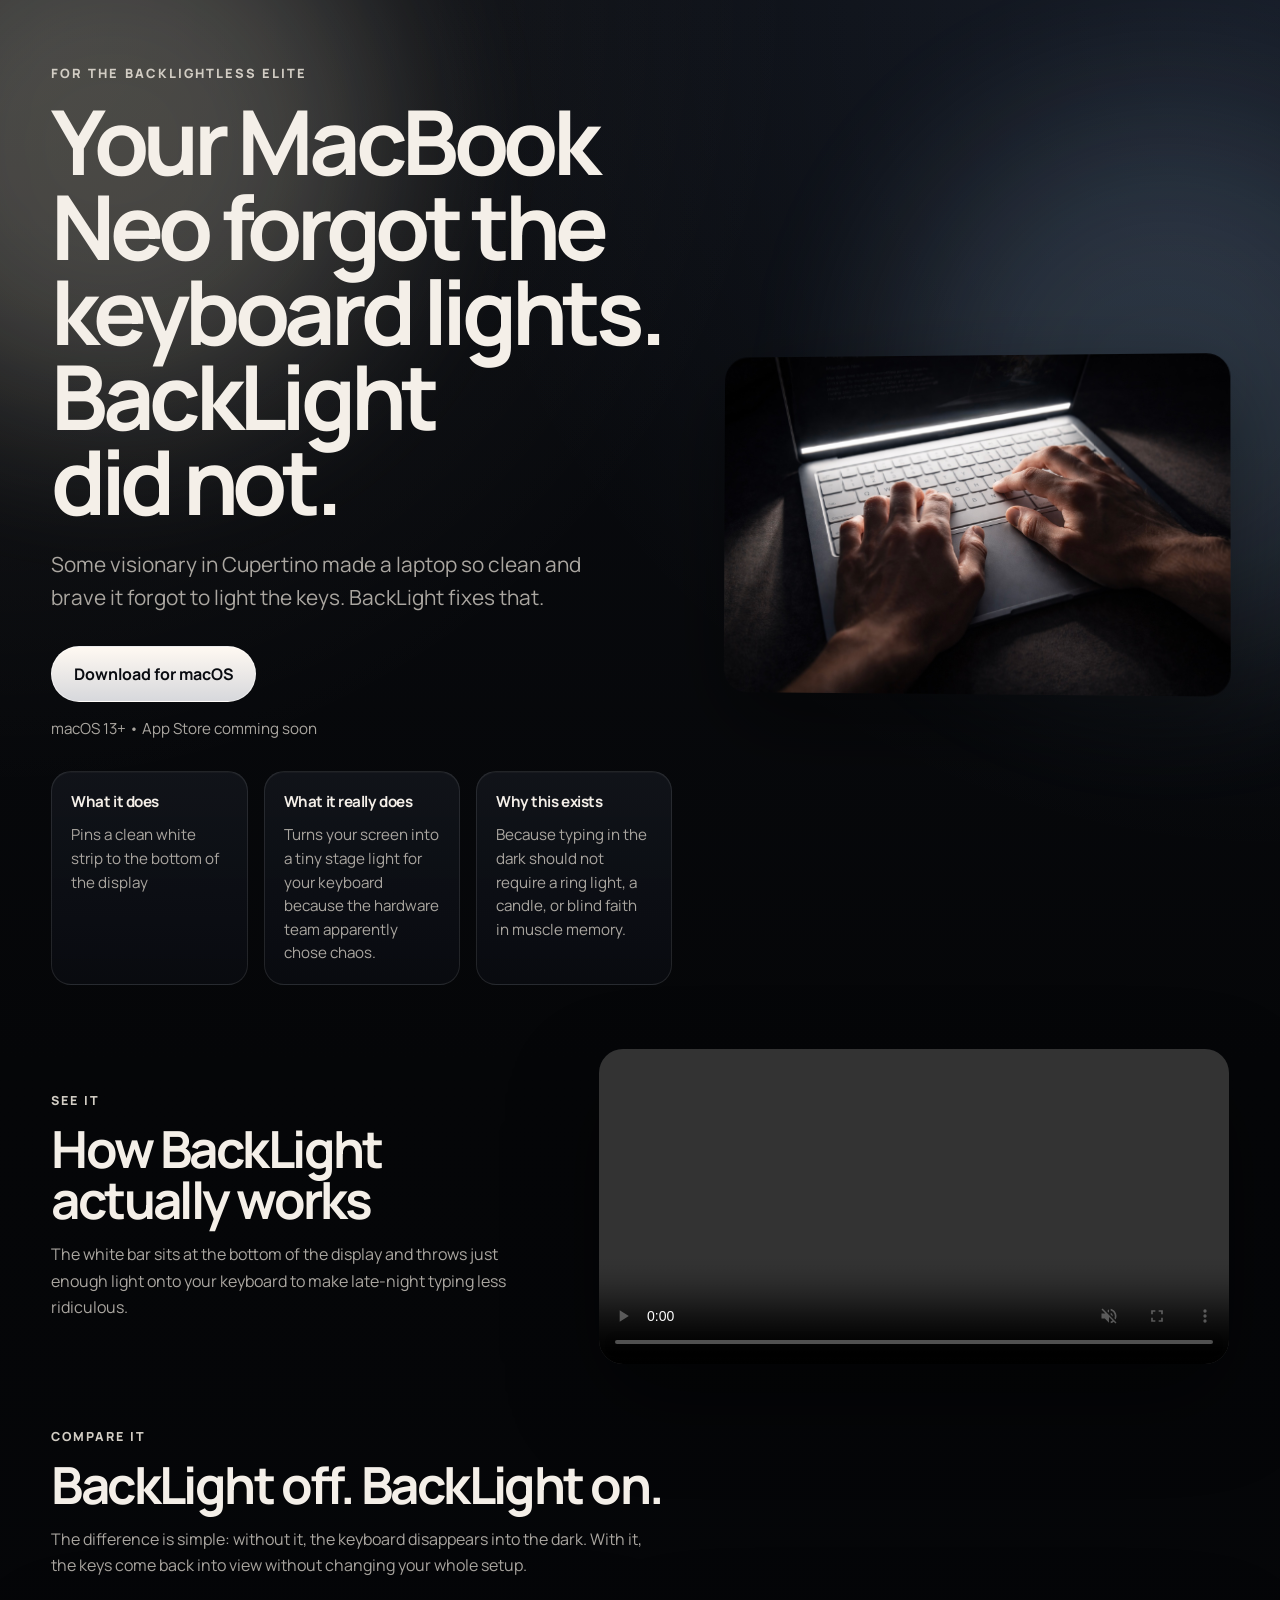
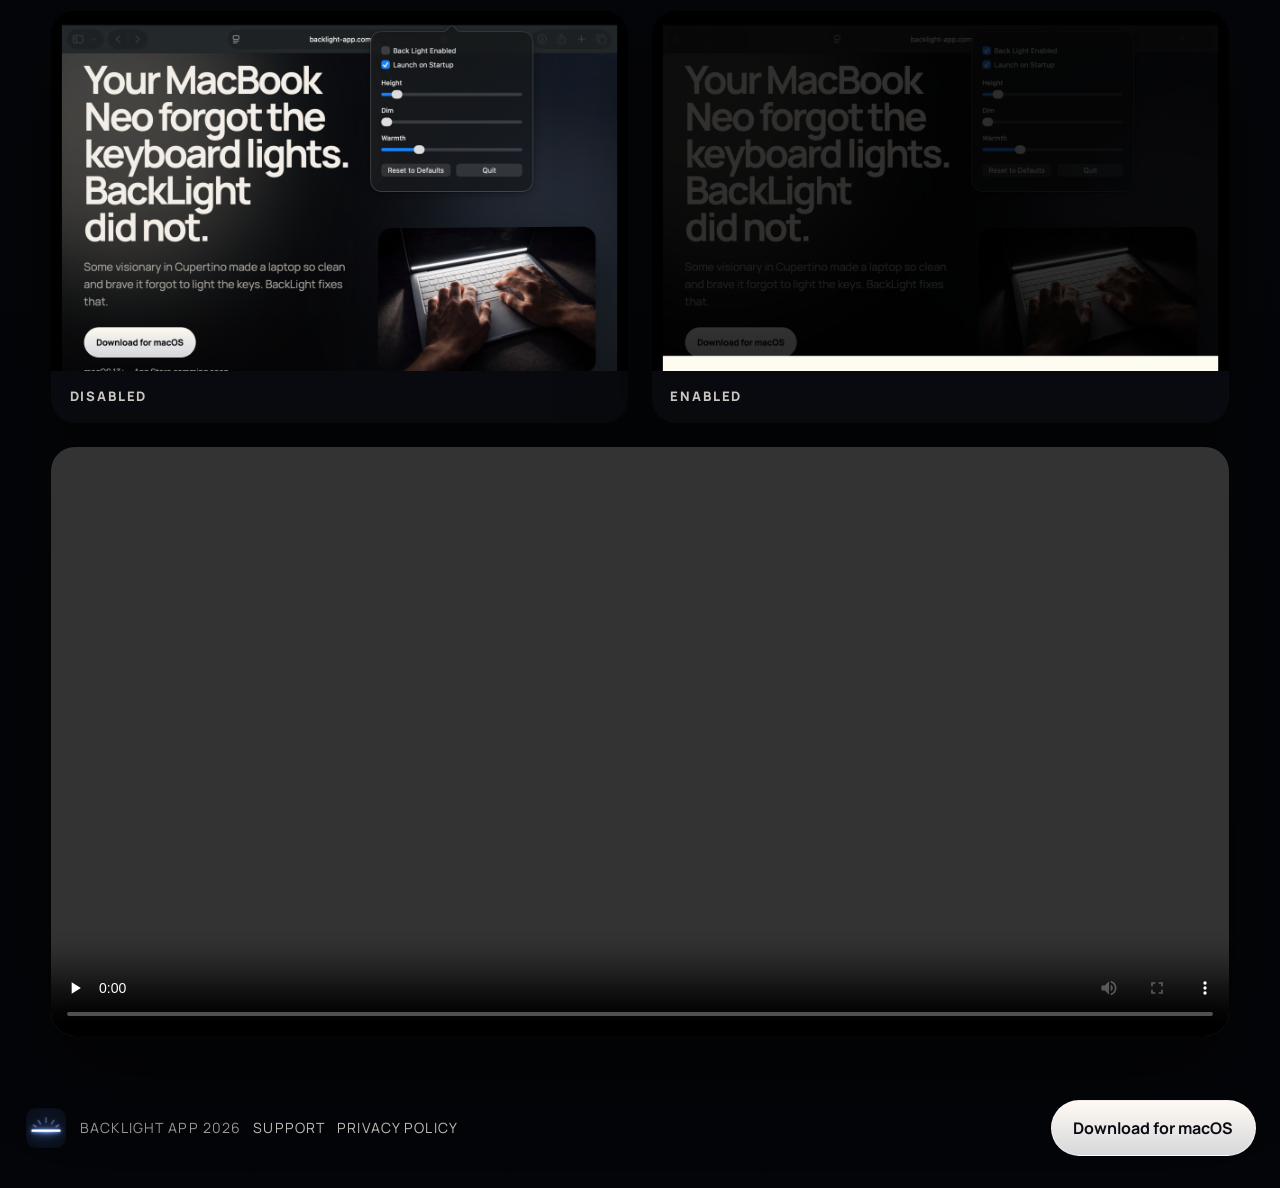
==== commit f8304801: "Reduce eager video loading" ====
--- a/index.html
+++ b/index.html
@@ -96,6 +96,7 @@
           muted
           loop
           playsinline
+          preload="none"
           controls
         ></video>
       </div>
@@ -131,10 +132,8 @@
         <video
           class="comparison__video"
           src="./backLight_preview_1_crop.mp4"
-          autoplay
-          muted
-          loop
           playsinline
+          preload="none"
           controls
         ></video>
       </div>
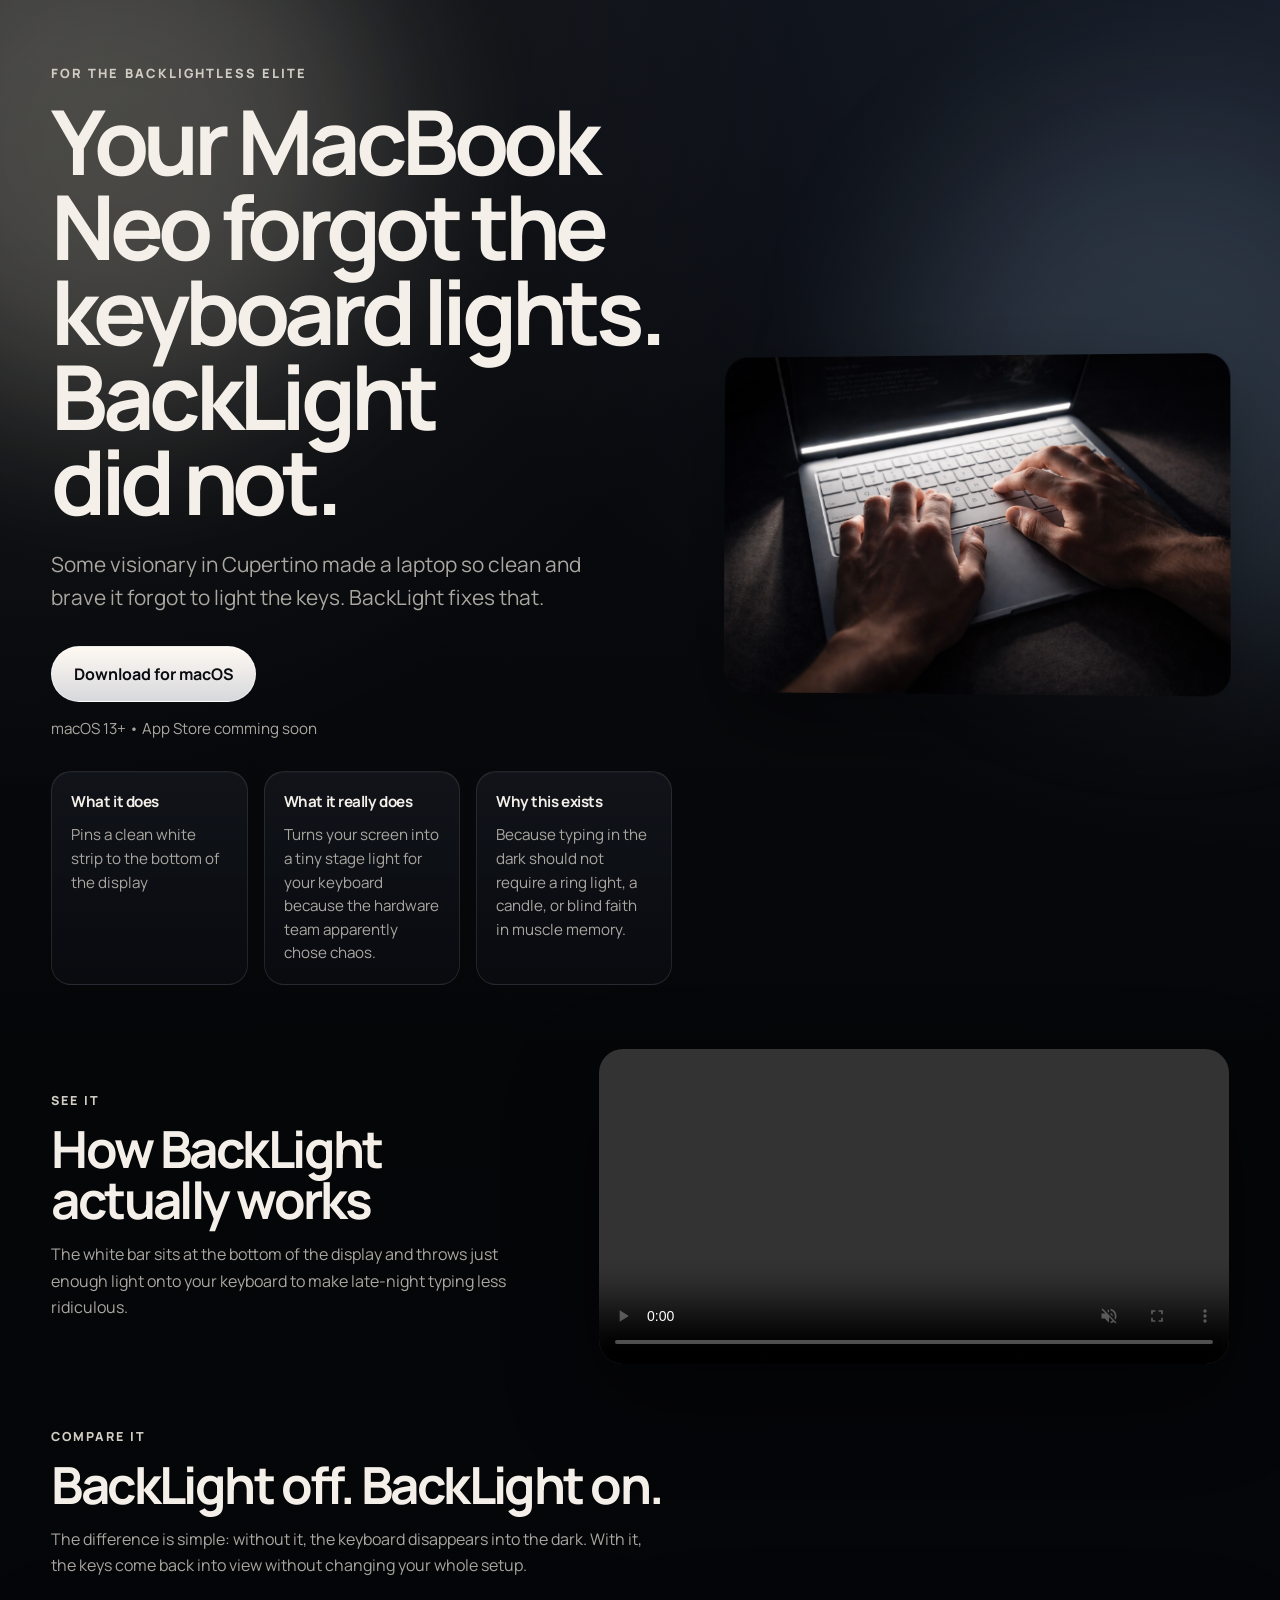
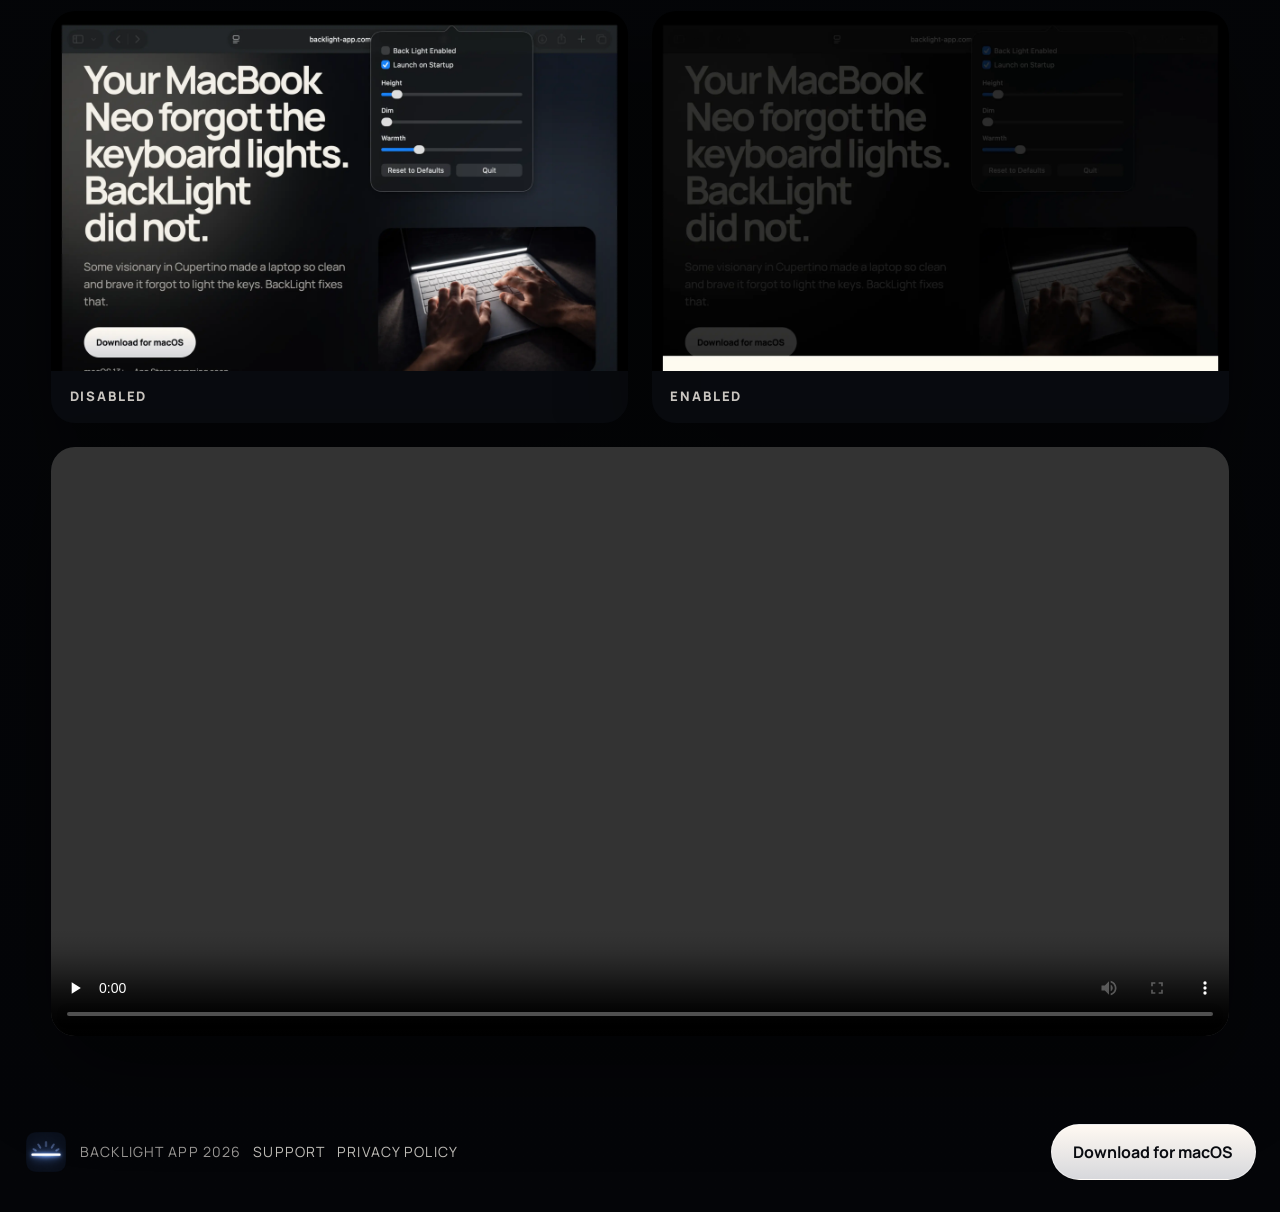
==== commit 9248ca1d: "Use webp previews and refine footer layout" ====
--- a/index.html
+++ b/index.html
@@ -114,7 +114,7 @@
         <figure class="comparison__card">
           <img
             class="comparison__image"
-            src="./BackLight_preview_disabled.png"
+            src="./BackLight_preview_disabled.webp"
             alt="BackLight disabled with the page and keyboard much darker"
           />
           <figcaption>Disabled</figcaption>
@@ -122,7 +122,7 @@
         <figure class="comparison__card">
           <img
             class="comparison__image"
-            src="./BackLight_preview_enabled.png"
+            src="./BackLight_preview_enabled.webp"
             alt="BackLight enabled with the keyboard illuminated by the white light bar"
           />
           <figcaption>Enabled</figcaption>
--- a/styles.css
+++ b/styles.css
@@ -285,7 +285,7 @@
 .comparison {
   position: relative;
   z-index: 1;
-  padding: 0 clamp(1.25rem, 4vw, 4rem) 4rem;
+  padding: 0 clamp(1.25rem, 4vw, 4rem) 5.5rem;
 }
 
 .comparison__content {
@@ -568,7 +568,7 @@
   }
 
   .comparison {
-    padding-bottom: 3rem;
+    padding-bottom: 4rem;
   }
 
   .comparison__grid {
@@ -582,9 +582,12 @@
 
   .footer__left {
     width: 100%;
+    flex-direction: column;
+    align-items: flex-start;
   }
 
   .footer__button {
     width: 100%;
-  }
-}
+    justify-content: flex-start;
+  }
+}
